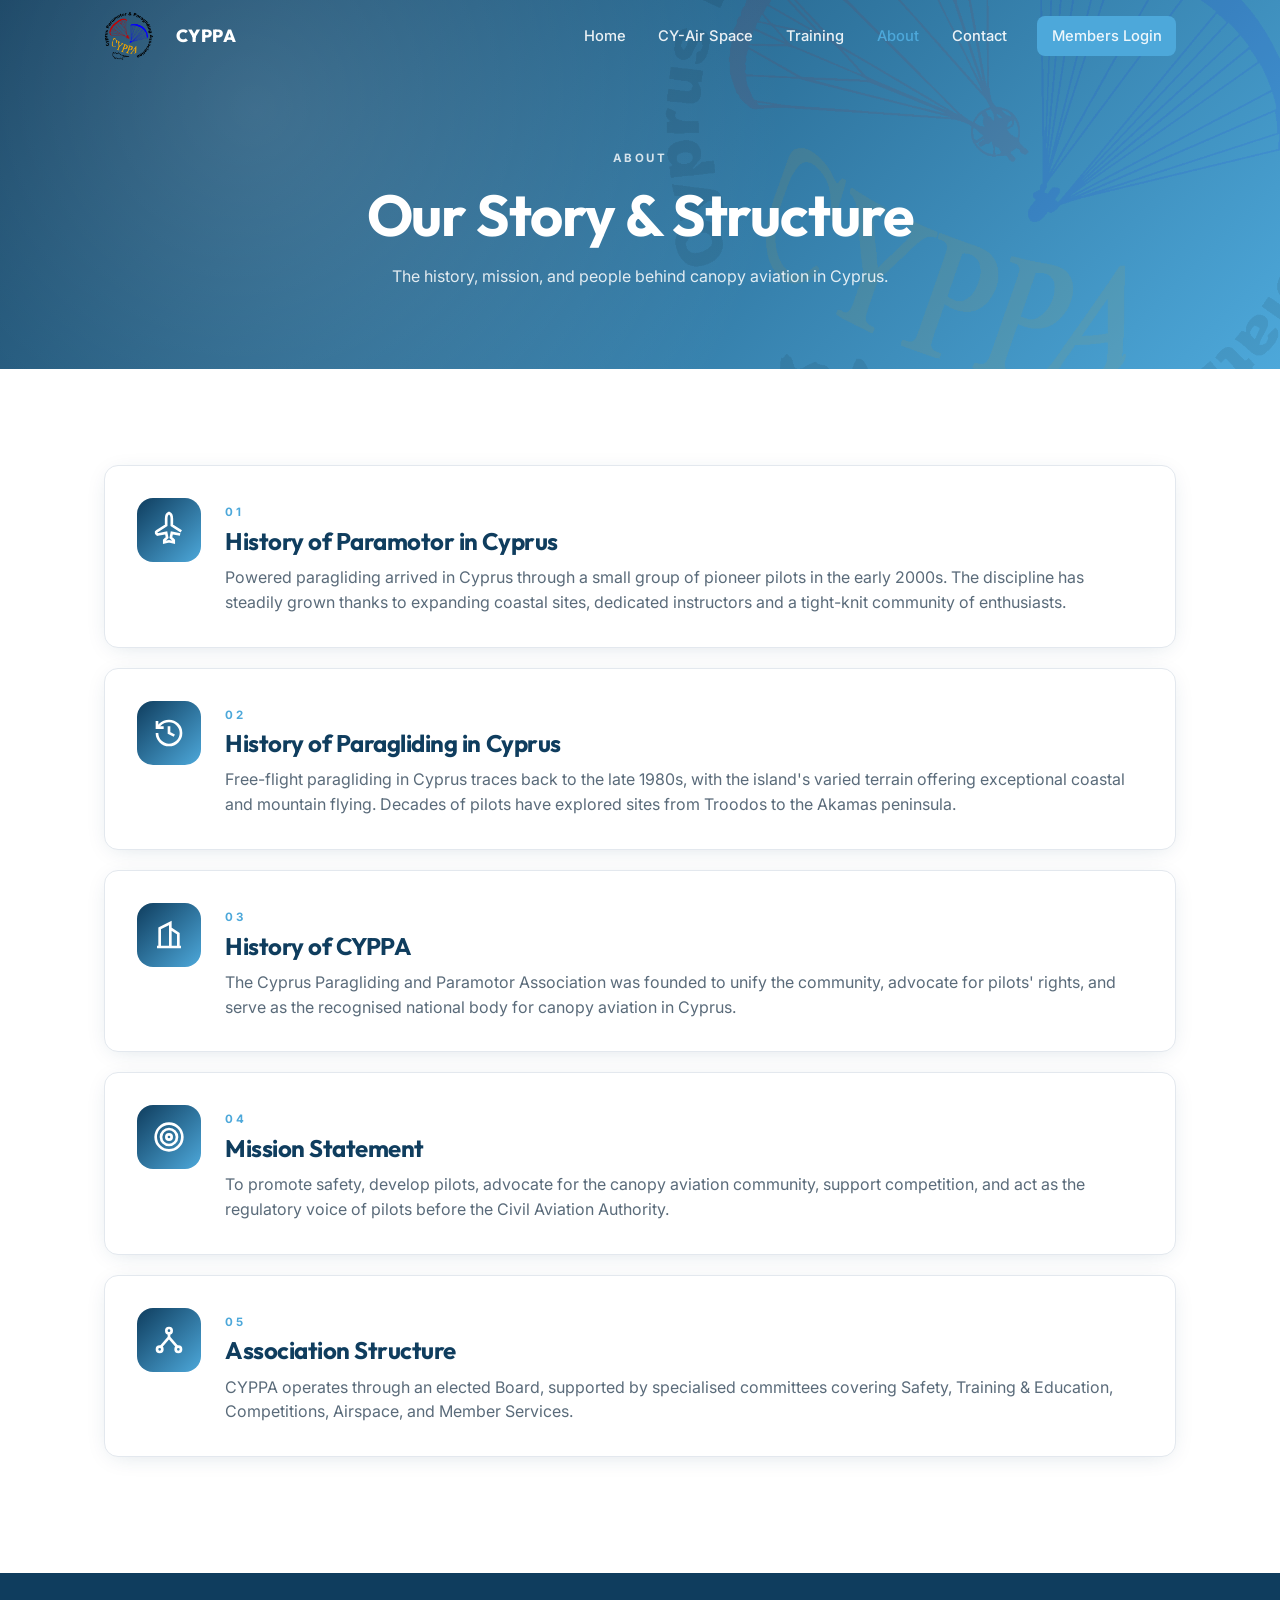
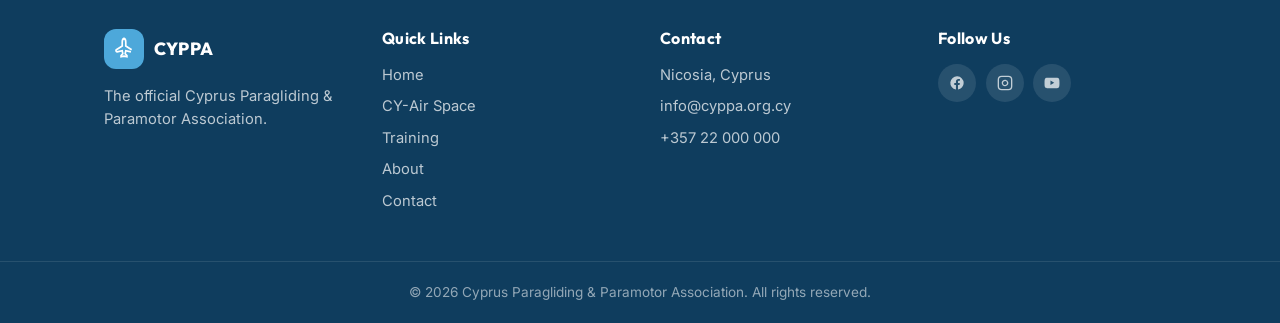
==== about.html @ 7ece0e22 "First commit of my website" ====
<!doctype html>
<html lang="en">

<head>
  <meta charset="utf-8" />
  <meta name="viewport" content="width=device-width, initial-scale=1" />
  <title>About — CYPPA</title>
  <meta name="description"
    content="History of paragliding and paramotor in Cyprus, the CYPPA story, our mission and the structure of the association." />
  <link rel="preconnect" href="https://fonts.googleapis.com" />
  <link rel="preconnect" href="https://fonts.gstatic.com" crossorigin />
  <link
    href="https://fonts.googleapis.com/css2?family=Inter:wght@400;500;600;700&family=Outfit:wght@500;600;700;800;900&display=swap"
    rel="stylesheet" />
  <link rel="stylesheet" href="styles.css" />
</head>

<body>

  <header class="site-header scrolled">
    <div class="container nav">
      <a class="brand" href="index.html">
        <img src="assets/Logo 01a Color.png" alt="CYPPA Logo" class="header-logo" />
        <span class="brand-name">CYPPA</span>
      </a>
      <nav class="nav-links">
        <a href="index.html">Home</a><a href="cy-air-space.html">CY-Air Space</a><a href="training.html">Training</a><a
          href="about.html" class="active">About</a><a href="contact.html">Contact</a>
        <a class="btn btn-primary" href="login.html" style="margin-left:.75rem">Members Login</a>
      </nav>
      <button class="menu-toggle" onclick="document.querySelector('.mobile-nav').classList.toggle('open')"
        aria-label="Toggle menu"><svg width="26" height="26" viewBox="0 0 24 24" fill="none" stroke="currentColor"
          stroke-width="2">
          <line x1="4" y1="6" x2="20" y2="6" />
          <line x1="4" y1="12" x2="20" y2="12" />
          <line x1="4" y1="18" x2="20" y2="18" />
        </svg></button>
    </div>
    <div class="mobile-nav">
      <nav>
        <a href="index.html">Home</a><a href="cy-air-space.html">CY-Air Space</a><a href="training.html">Training</a><a
          href="about.html">About</a><a href="contact.html">Contact</a>
        <a class="btn btn-primary" href="login.html">Members Login</a>
      </nav>
    </div>
  </header>

  <section class="page-hero">

    <img src="assets/Logo 01a Color.png" alt="" class="hero-watermark" aria-hidden="true" />

    <div class="container">
      <span class="eyebrow" style="color:rgba(255,255,255,.8)">About</span>
      <h1>Our Story & Structure</h1>
      <p>The history, mission, and people behind canopy aviation in Cyprus.</p>
    </div>
  </section>

  <section class="block">
    <div class="container">
      <div class="about-row">
        <div class="icon"><svg width="32" height="32" fill="none" stroke="currentColor" stroke-width="2"
            viewBox="0 0 24 24" style="transform:rotate(-45deg)">
            <path
              d="M17.8 19.2 16 11l3.5-3.5C21 6 21.5 4 21 3c-1-.5-3 0-4.5 1.5L13 8 4.8 6.2c-.5-.1-.9.1-1.1.5l-.3.5c-.2.5-.1 1 .3 1.3L9 12l-2 3H4l-1 1 3 2 2 3 1-1v-3l3-2 3.5 5.3" />
          </svg></div>
        <div><span class="num">01</span>
          <h2>History of Paramotor in Cyprus</h2>
          <p>Powered paragliding arrived in Cyprus through a small group of pioneer pilots in the early 2000s. The
            discipline has steadily grown thanks to expanding coastal sites, dedicated instructors and a tight-knit
            community of enthusiasts.</p>
        </div>
      </div>

      <div class="about-row">
        <div class="icon"><svg width="32" height="32" fill="none" stroke="currentColor" stroke-width="2"
            viewBox="0 0 24 24">
            <path d="M3 12a9 9 0 1 0 9-9 9.75 9.75 0 0 0-6.74 2.74L3 8" />
            <path d="M3 3v5h5" />
            <path d="M12 7v5l4 2" />
          </svg></div>
        <div><span class="num">02</span>
          <h2>History of Paragliding in Cyprus</h2>
          <p>Free-flight paragliding in Cyprus traces back to the late 1980s, with the island's varied terrain offering
            exceptional coastal and mountain flying. Decades of pilots have explored sites from Troodos to the Akamas
            peninsula.</p>
        </div>
      </div>

      <div class="about-row">
        <div class="icon"><svg width="32" height="32" fill="none" stroke="currentColor" stroke-width="2"
            viewBox="0 0 24 24">
            <path d="M3 21h18M5 21V7l8-4v18M19 21V11l-6-4" />
          </svg></div>
        <div><span class="num">03</span>
          <h2>History of CYPPA</h2>
          <p>The Cyprus Paragliding and Paramotor Association was founded to unify the community, advocate for pilots'
            rights, and serve as the recognised national body for canopy aviation in Cyprus.</p>
        </div>
      </div>

      <div class="about-row">
        <div class="icon"><svg width="32" height="32" fill="none" stroke="currentColor" stroke-width="2"
            viewBox="0 0 24 24">
            <circle cx="12" cy="12" r="10" />
            <circle cx="12" cy="12" r="6" />
            <circle cx="12" cy="12" r="2" />
          </svg></div>
        <div><span class="num">04</span>
          <h2>Mission Statement</h2>
          <p>To promote safety, develop pilots, advocate for the canopy aviation community, support competition, and act
            as the regulatory voice of pilots before the Civil Aviation Authority.</p>
        </div>
      </div>

      <div class="about-row">
        <div class="icon"><svg width="32" height="32" fill="none" stroke="currentColor" stroke-width="2"
            viewBox="0 0 24 24">
            <circle cx="12" cy="5" r="2" />
            <circle cx="5" cy="19" r="2" />
            <circle cx="19" cy="19" r="2" />
            <path d="M12 7v3M12 10 6 17M12 10l6 7" />
          </svg></div>
        <div><span class="num">05</span>
          <h2>Association Structure</h2>
          <p>CYPPA operates through an elected Board, supported by specialised committees covering Safety, Training &
            Education, Competitions, Airspace, and Member Services.</p>
        </div>
      </div>
    </div>
  </section>

  <footer class="site-footer">
    <div class="container footer-grid">
      <div>
        <div class="brand" style="margin-bottom:1rem"><span class="logo" style="background:var(--sky)"><svg width="20"
              height="20" viewBox="0 0 24 24" fill="none" stroke="currentColor" stroke-width="2"
              style="transform:rotate(-45deg)">
              <path
                d="M17.8 19.2 16 11l3.5-3.5C21 6 21.5 4 21 3c-1-.5-3 0-4.5 1.5L13 8 4.8 6.2c-.5-.1-.9.1-1.1.5l-.3.5c-.2.5-.1 1 .3 1.3L9 12l-2 3H4l-1 1 3 2 2 3 1-1v-3l3-2 3.5 5.3" />
            </svg></span><span class="brand-name" style="color:#fff">CYPPA</span></div>
        <p>The official Cyprus Paragliding & Paramotor Association.</p>
      </div>
      <div>
        <h4>Quick Links</h4>
        <ul>
          <li><a href="index.html">Home</a></li>
          <li><a href="cy-air-space.html">CY-Air Space</a></li>
          <li><a href="training.html">Training</a></li>
          <li><a href="about.html">About</a></li>
          <li><a href="contact.html">Contact</a></li>
        </ul>
      </div>
      <div>
        <h4>Contact</h4>
        <ul>
          <li>Nicosia, Cyprus</li>
          <li>info@cyppa.org.cy</li>
          <li>+357 22 000 000</li>
        </ul>
      </div>
      <div>
        <h4>Follow Us</h4>
        <div class="socials"><a href="#" aria-label="Facebook"><svg width="16" height="16" fill="currentColor"
              viewBox="0 0 24 24">
              <path
                d="M22 12a10 10 0 1 0-11.6 9.9v-7H7.9V12h2.5V9.8c0-2.5 1.5-3.9 3.8-3.9 1.1 0 2.2.2 2.2.2v2.5h-1.3c-1.2 0-1.6.8-1.6 1.6V12h2.8l-.5 2.9h-2.3v7A10 10 0 0 0 22 12z" />
            </svg></a><a href="#" aria-label="Instagram"><svg width="16" height="16" fill="none" stroke="currentColor"
              stroke-width="2" viewBox="0 0 24 24">
              <rect x="2" y="2" width="20" height="20" rx="5" />
              <path d="M16 11.4A4 4 0 1 1 12.6 8 4 4 0 0 1 16 11.4z" />
            </svg></a><a href="#" aria-label="YouTube"><svg width="16" height="16" fill="currentColor"
              viewBox="0 0 24 24">
              <path
                d="M23 7.5s-.2-1.6-.9-2.3c-.8-.9-1.8-.9-2.2-1C16.4 4 12 4 12 4s-4.4 0-7.9.2c-.5.1-1.4.1-2.2 1C1.2 5.9 1 7.5 1 7.5S.8 9.4.8 11.3v1.4c0 1.9.2 3.8.2 3.8s.2 1.6.9 2.3c.8.9 1.9.9 2.4 1 1.7.2 7.7.2 7.7.2s4.4 0 7.9-.3c.5-.1 1.4-.1 2.2-1 .7-.7.9-2.3.9-2.3s.2-1.9.2-3.8v-1.4c0-1.9-.2-3.7-.2-3.7zM9.7 15.1V8.4l5.7 3.4z" />
            </svg></a></div>
      </div>
    </div>
    <div class="footer-bottom">© <span id="yr"></span> Cyprus Paragliding & Paramotor Association. All rights reserved.
    </div>
  </footer>
  <script>document.getElementById('yr').textContent = new Date().getFullYear();</script>
  <script src="script.js"></script>
</body>

</html>
---- styles.css ----
/* CYPPA — Cyprus Paragliding & Paramotor Association
   Static HTML/CSS build */

:root {
  --deep: #0F3D5E;
  --sky: #4DA8DA;
  --white: #FFFFFF;
  --light-gray: #F5F7FA;
  --text: #1a2733;
  --muted: #5a6b7a;
  --border: #e3e8ee;

  --gradient-sky: linear-gradient(135deg, var(--deep), var(--sky));
  --gradient-hero: linear-gradient(135deg, rgba(15, 61, 94, 0.85), rgba(15, 61, 94, 0.55));
  --shadow-card: 0 4px 24px -8px rgba(15, 61, 94, 0.18);
  --shadow-lift: 0 20px 50px -20px rgba(15, 61, 94, 0.30);
  --radius: 14px;
}

* {
  box-sizing: border-box;
  margin: 0;
  padding: 0;
}

html {
  scroll-behavior: smooth;
  -webkit-text-size-adjust: 100%;
}

body {
  font-family: 'Inter', system-ui, -apple-system, Segoe UI, Roboto, Arial, sans-serif;
  color: var(--text);
  background: var(--white);
  line-height: 1.55;
  -webkit-font-smoothing: antialiased;
}

img {
  max-width: 100%;
  display: block;
}

a {
  color: inherit;
  text-decoration: none;
}

h1,
h2,
h3,
h4 {
  font-family: 'Outfit', system-ui, sans-serif;
  letter-spacing: -0.02em;
  color: var(--deep);
  line-height: 1.15;
}

h1 {
  font-size: clamp(2.25rem, 4.5vw, 3.75rem);
}

h2 {
  font-size: clamp(1.75rem, 3.2vw, 2.75rem);
}

h3 {
  font-size: 1.25rem;
}

p {
  color: var(--muted);
}

.container {
  max-width: 1200px;
  margin: 0 auto;
  padding: 0 1.25rem;
}

@media (min-width: 768px) {
  .container {
    padding: 0 2rem;
  }
}

@media (min-width: 1280px) {
  .container {
    padding: 0 4rem;
  }
}

/* ---------- Header ---------- */
.site-header {
  position: fixed;
  inset: 0 0 auto 0;
  z-index: 50;
  transition: background .3s ease, box-shadow .3s ease, backdrop-filter .3s ease;
}

.site-header.scrolled {
  background: rgba(255, 255, 255, 0.92);
  backdrop-filter: blur(10px);
  box-shadow: 0 1px 0 rgba(15, 61, 94, 0.06);
}

.nav {
  display: flex;
  align-items: center;
  justify-content: space-between;
  height: 72px;
}

.brand {
  display: flex;
  align-items: center;
  gap: .6rem;
  font-family: 'Outfit';
  font-weight: 800;
}

.brand .logo {
  width: 40px;
  height: 40px;
  border-radius: 12px;
  display: grid;
  place-items: center;
  color: #fff;
  background: rgba(255, 255, 255, 0.15);
  backdrop-filter: blur(6px);
  transition: background .3s ease, color .3s ease;
}

.site-header.scrolled .brand .logo {
  background: var(--deep);
}

.brand .brand-name {
  color: #fff;
  font-size: 1.1rem;
  letter-spacing: .02em;
  transition: color .3s ease;
}

.site-header.scrolled .brand .brand-name {
  color: var(--deep);
}

.nav-links {
  display: none;
  align-items: center;
  gap: .25rem;
}

.nav-links a {
  padding: .55rem .9rem;
  border-radius: 8px;
  font-weight: 500;
  font-size: .92rem;
  color: rgba(255, 255, 255, 0.9);
}

.nav-links a:hover {
  color: #fff;
}

.site-header.scrolled .nav-links a {
  color: var(--text);
}

.site-header.scrolled .nav-links a:hover {
  color: var(--sky);
}

.nav-links a.active {
  color: var(--sky);
}

.btn {
  display: inline-flex;
  align-items: center;
  justify-content: center;
  padding: .7rem 1.25rem;
  border-radius: 10px;
  font-weight: 600;
  font-size: .92rem;
  cursor: pointer;
  border: 0;
  transition: transform .15s ease, background .2s ease, box-shadow .2s ease;
}

.btn-primary {
  background: var(--sky);
  color: #fff;
}

.btn-primary:hover {
  background: #3a98cc;
  transform: translateY(-1px);
}

.btn-outline {
  background: transparent;
  color: #fff;
  border: 1.5px solid rgba(255, 255, 255, 0.6);
}

.btn-outline:hover {
  background: rgba(255, 255, 255, 0.1);
}

.btn-deep {
  background: var(--deep);
  color: #fff;
}

.btn-deep:hover {
  background: #0c324d;
}

.menu-toggle {
  background: transparent;
  border: 0;
  color: #fff;
  padding: .4rem;
  cursor: pointer;
  display: inline-flex;
}

.site-header.scrolled .menu-toggle {
  color: var(--deep);
}

.mobile-nav {
  display: none;
  background: #fff;
  border-top: 1px solid var(--border);
  box-shadow: var(--shadow-card);
}

.mobile-nav.open {
  display: block;
}

.mobile-nav nav {
  display: flex;
  flex-direction: column;
  padding: .75rem 0;
}

.mobile-nav a {
  padding: .85rem 1.25rem;
  font-weight: 500;
}

.mobile-nav a:hover {
  background: var(--light-gray);
}

.mobile-nav .btn {
  margin: .5rem 1.25rem;
}

@media (min-width: 1024px) {
  .nav-links {
    display: flex;
  }

  .menu-toggle {
    display: none;
  }
}

/* ---------- Hero ---------- */
.hero {
  position: relative;
  min-height: 92vh;
  display: flex;
  align-items: center;
  color: #fff;
  overflow: hidden;
  background: #0a2c46;
}

.hero-bg {
  position: absolute;
  inset: 0;
  background: var(--gradient-hero), url('assets/hero.jpg') center/cover no-repeat;
}

.hero .container {
  position: relative;
  z-index: 2;
  padding-top: 6rem;
  padding-bottom: 4rem;
}

.hero h1 {
  color: #fff;
  max-width: 900px;
}

.hero p.lead {
  color: rgba(255, 255, 255, 0.88);
  font-size: 1.15rem;
  max-width: 620px;
  margin: 1.25rem 0 2rem;
}

.hero .actions {
  display: flex;
  flex-wrap: wrap;
  gap: .75rem;
}

.eyebrow {
  display: inline-block;
  font-size: .72rem;
  font-weight: 700;
  letter-spacing: .22em;
  text-transform: uppercase;
  color: var(--sky);
  margin-bottom: .9rem;
}

.hero .eyebrow {
  color: rgba(255, 255, 255, 0.85);
}

/* ---------- Page hero (interior pages) ---------- */
.page-hero {
  background: var(--gradient-sky);
  color: #fff;
  padding: 9rem 0 5rem;
  text-align: center;
  position: relative;
  overflow: hidden;
}

.page-hero::before {
  content: "";
  position: absolute;
  inset: 0;
  background: radial-gradient(circle at 20% 30%, rgba(255, 255, 255, .25), transparent 50%);
  opacity: .6;
}

.page-hero .container {
  position: relative;
}

.page-hero h1 {
  color: #fff;
}

.page-hero p {
  color: rgba(255, 255, 255, 0.85);
  max-width: 640px;
  margin: 1rem auto 0;
}

/* ---------- Sections ---------- */
section.block {
  padding: 4.5rem 0;
}

@media (min-width: 768px) {
  section.block {
    padding: 6rem 0;
  }
}

section.muted {
  background: var(--light-gray);
}

.section-head {
  text-align: center;
  max-width: 720px;
  margin: 0 auto 3rem;
}

.section-head p {
  font-size: 1.05rem;
  margin-top: .75rem;
}

/* ---------- Grids & cards ---------- */
.grid {
  display: grid;
  gap: 1.5rem;
}

.grid-2 {
  grid-template-columns: repeat(auto-fit, minmax(280px, 1fr));
}

.grid-3 {
  grid-template-columns: repeat(auto-fit, minmax(260px, 1fr));
}

.card {
  background: #fff;
  border: 1px solid var(--border);
  border-radius: var(--radius);
  padding: 1.75rem;
  box-shadow: var(--shadow-card);
  transition: transform .25s ease, box-shadow .25s ease;
}

.card:hover {
  transform: translateY(-4px);
  box-shadow: var(--shadow-lift);
}

.card .icon {
  width: 54px;
  height: 54px;
  border-radius: 14px;
  background: var(--gradient-sky);
  color: #fff;
  display: grid;
  place-items: center;
  margin-bottom: 1.1rem;
}

.card h3 {
  margin-bottom: .5rem;
}

.card p {
  font-size: .95rem;
}

.card .more {
  display: inline-flex;
  align-items: center;
  gap: .35rem;
  color: var(--sky);
  font-weight: 600;
  font-size: .9rem;
  margin-top: 1rem;
}

/* About list */
.about-row {
  display: grid;
  gap: 1.5rem;
  grid-template-columns: auto 1fr;
  align-items: start;
  background: #fff;
  border: 1px solid var(--border);
  border-radius: var(--radius);
  padding: 2rem;
  margin-bottom: 1.25rem;
  box-shadow: var(--shadow-card);
}

.about-row .icon {
  width: 64px;
  height: 64px;
  border-radius: 16px;
  background: var(--gradient-sky);
  color: #fff;
  display: grid;
  place-items: center;
}

.about-row .num {
  font-size: .72rem;
  letter-spacing: .22em;
  color: var(--sky);
  font-weight: 700;
}

.about-row h2 {
  color: var(--deep);
  margin: .3rem 0 .6rem;
  font-size: 1.5rem;
}

@media (max-width: 600px) {
  .about-row {
    grid-template-columns: 1fr;
  }
}

/* Gallery */
.gallery {
  display: grid;
  gap: 1rem;
  grid-template-columns: repeat(auto-fit, minmax(240px, 1fr));
}

.gallery img {
  aspect-ratio: 4/3;
  object-fit: cover;
  border-radius: var(--radius);
  box-shadow: var(--shadow-card);
  transition: transform .3s ease;
}

.gallery a:hover img {
  transform: scale(1.03);
}

/* Forms */
.form {
  display: grid;
  gap: 1rem;
  max-width: 560px;
}

.form label {
  font-size: .9rem;
  font-weight: 600;
  color: var(--deep);
}

.form input,
.form textarea,
.form select {
  width: 100%;
  padding: .8rem 1rem;
  border: 1px solid var(--border);
  border-radius: 10px;
  background: #fff;
  font: inherit;
  color: var(--text);
}

.form input:focus,
.form textarea:focus {
  outline: 2px solid var(--sky);
  outline-offset: 1px;
  border-color: var(--sky);
}

.checkbox-row {
  display: flex;
  align-items: center;
  gap: .5rem;
  font-size: .92rem;
  color: var(--muted);
}

.checkbox-row input {
  width: auto;
}

/* Login split */
.login-wrap {
  min-height: 100vh;
  display: grid;
  grid-template-columns: 1fr;
}

@media (min-width: 900px) {
  .login-wrap {
    grid-template-columns: 1fr 1fr;
  }
}

.login-art {
  background: var(--gradient-sky), url('assets/hero.jpg') center/cover;
  background-blend-mode: multiply;
  color: #fff;
  padding: 4rem 2.5rem;
  display: none;
  flex-direction: column;
  justify-content: space-between;
}

@media (min-width: 900px) {
  .login-art {
    display: flex;
  }
}

.login-art h2 {
  color: #fff;
}

.login-form-wrap {
  display: grid;
  place-items: center;
  padding: 3rem 1.5rem;
}

.login-card {
  width: 100%;
  max-width: 420px;
}

.login-card h1 {
  color: var(--deep);
  font-size: 2rem;
  margin-bottom: .4rem;
}

.login-card .sub {
  color: var(--muted);
  margin-bottom: 2rem;
}

.form-row-between {
  display: flex;
  align-items: center;
  justify-content: space-between;
}

.link-sky {
  color: var(--sky);
  font-weight: 600;
  font-size: .9rem;
}

.link-sky:hover {
  text-decoration: underline;
}

/* Map */
.map-wrap {
  border-radius: var(--radius);
  overflow: hidden;
  box-shadow: var(--shadow-card);
}

.map-wrap iframe {
  width: 100%;
  height: 380px;
  border: 0;
  display: block;
}

/* Contact info */
.contact-grid {
  display: grid;
  gap: 2.5rem;
  grid-template-columns: 1fr;
}

@media (min-width: 900px) {
  .contact-grid {
    grid-template-columns: 1fr 1fr;
  }
}

.contact-info li {
  display: flex;
  gap: .9rem;
  align-items: flex-start;
  margin-bottom: 1rem;
  color: var(--muted);
  list-style: none;
}

.contact-info .icon-sm {
  width: 34px;
  height: 34px;
  border-radius: 10px;
  background: var(--light-gray);
  color: var(--deep);
  display: grid;
  place-items: center;
  flex-shrink: 0;
}

.contact-info strong {
  display: block;
  color: var(--deep);
  margin-bottom: 2px;
}

/* CTA banner */
.cta {
  background: var(--gradient-sky);
  color: #fff;
  border-radius: 22px;
  padding: 3rem;
  text-align: center;
  box-shadow: var(--shadow-lift);
}

.cta h2 {
  color: #fff;
}

.cta p {
  color: rgba(255, 255, 255, 0.9);
  margin: .75rem 0 1.75rem;
}

/* ---------- Footer ---------- */
.site-footer {
  background: var(--deep);
  color: #fff;
  padding-top: 3.5rem;
}

.footer-grid {
  display: grid;
  gap: 2.5rem;
  grid-template-columns: repeat(auto-fit, minmax(220px, 1fr));
  padding-bottom: 3rem;
}

.footer-grid h4 {
  color: #fff;
  font-size: 1rem;
  margin-bottom: 1rem;
  letter-spacing: .02em;
}

.footer-grid p,
.footer-grid li,
.footer-grid a {
  color: rgba(255, 255, 255, 0.72);
  font-size: .92rem;
}

.footer-grid a:hover {
  color: var(--sky);
}

.footer-grid ul {
  list-style: none;
  display: grid;
  gap: .55rem;
}

.socials {
  display: flex;
  gap: .6rem;
}

.socials a {
  width: 38px;
  height: 38px;
  border-radius: 50%;
  background: rgba(255, 255, 255, 0.1);
  display: grid;
  place-items: center;
  transition: background .2s ease;
}

.socials a:hover {
  background: var(--sky);
}

.footer-bottom {
  border-top: 1px solid rgba(255, 255, 255, 0.1);
  text-align: center;
  padding: 1.25rem 0;
  font-size: .85rem;
  color: rgba(255, 255, 255, 0.55);
}

/* Utilities */
.text-center {
  text-align: center;
}

.mt-2 {
  margin-top: 1rem;
}

.mt-3 {
  margin-top: 1.5rem;
}

.header-logo {
  height: 50px;
  width: auto;
  object-fit: contain;
  margin-right: 12px;
}

.brand {
  display: flex;
  align-items: center;
}

/* =====================================================
   CYPPA LOGO WATERMARK - HOME + ALL INTERIOR PAGES
   ===================================================== */

.header-logo {
  height: 50px;
  width: auto;
  object-fit: contain;
  margin-right: 12px;
}

.brand {
  display: flex;
  align-items: center;
}

/* Home Hero */
.hero {
  position: relative;
  overflow: hidden;
}

/* Interior Heroes */
.page-hero {
  position: relative;
  overflow: hidden;
}

/* Watermark Logo */
.hero-watermark {
  position: absolute;

  right: -120px;
  bottom: -120px;

  width: 750px;
  height: auto;

  opacity: 0.08;

  pointer-events: none;
  user-select: none;

  z-index: 1;
}

/* Keep text above watermark */
.hero .container,
.page-hero .container {
  position: relative;
  z-index: 2;
}
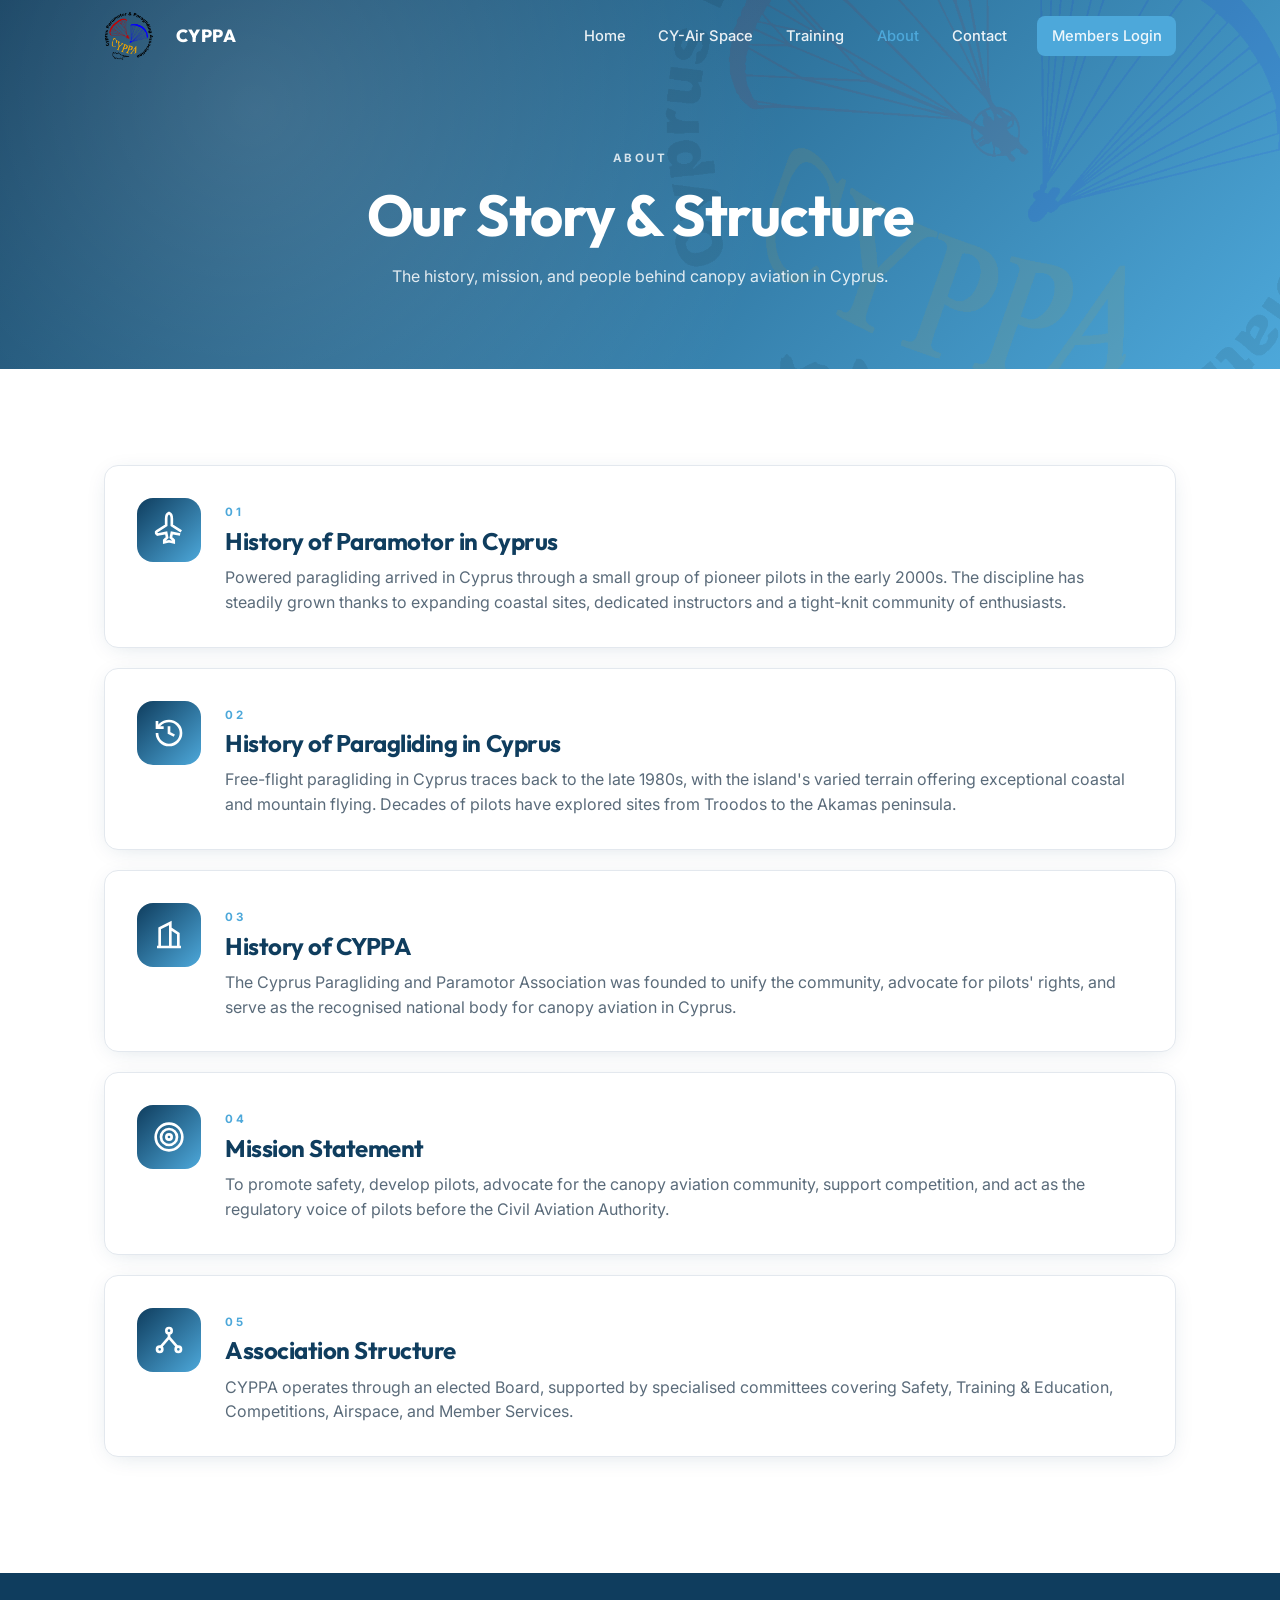
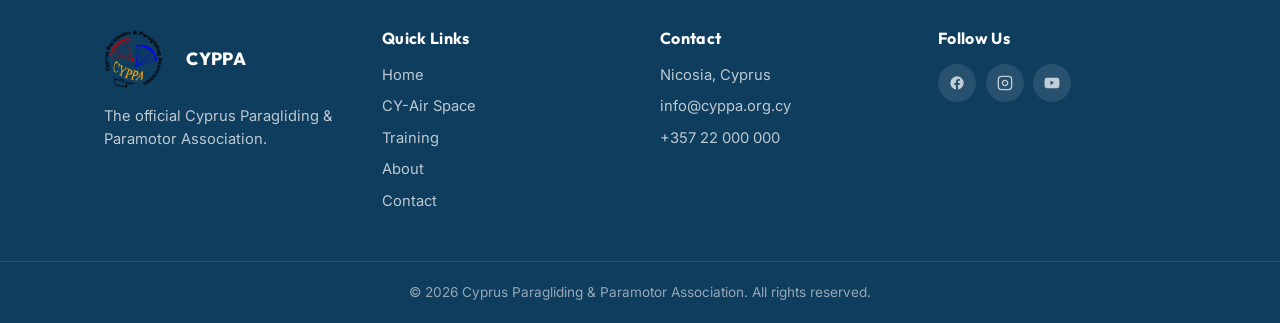
==== commit 41d3b9c4: "Updated the home page layout" ====
--- a/about.html
+++ b/about.html
@@ -133,12 +133,10 @@
   <footer class="site-footer">
     <div class="container footer-grid">
       <div>
-        <div class="brand" style="margin-bottom:1rem"><span class="logo" style="background:var(--sky)"><svg width="20"
-              height="20" viewBox="0 0 24 24" fill="none" stroke="currentColor" stroke-width="2"
-              style="transform:rotate(-45deg)">
-              <path
-                d="M17.8 19.2 16 11l3.5-3.5C21 6 21.5 4 21 3c-1-.5-3 0-4.5 1.5L13 8 4.8 6.2c-.5-.1-.9.1-1.1.5l-.3.5c-.2.5-.1 1 .3 1.3L9 12l-2 3H4l-1 1 3 2 2 3 1-1v-3l3-2 3.5 5.3" />
-            </svg></span><span class="brand-name" style="color:#fff">CYPPA</span></div>
+        <div class="brand" style="margin-bottom:1rem">
+          <img src="assets/Logo 01a Color.png" alt="CYPPA Logo" class="footer-logo" />
+          <span class="brand-name" style="color:#fff">CYPPA</span>
+        </div>
         <p>The official Cyprus Paragliding & Paramotor Association.</p>
       </div>
       <div>
--- a/styles.css
+++ b/styles.css
@@ -832,4 +832,18 @@
 .page-hero .container {
   position: relative;
   z-index: 2;
+}
+
+/* Footer Logo */
+
+.footer-logo {
+  height: 60px;
+  width: auto;
+  object-fit: contain;
+  margin-right: 12px;
+}
+
+.site-footer .brand {
+  display: flex;
+  align-items: center;
 }
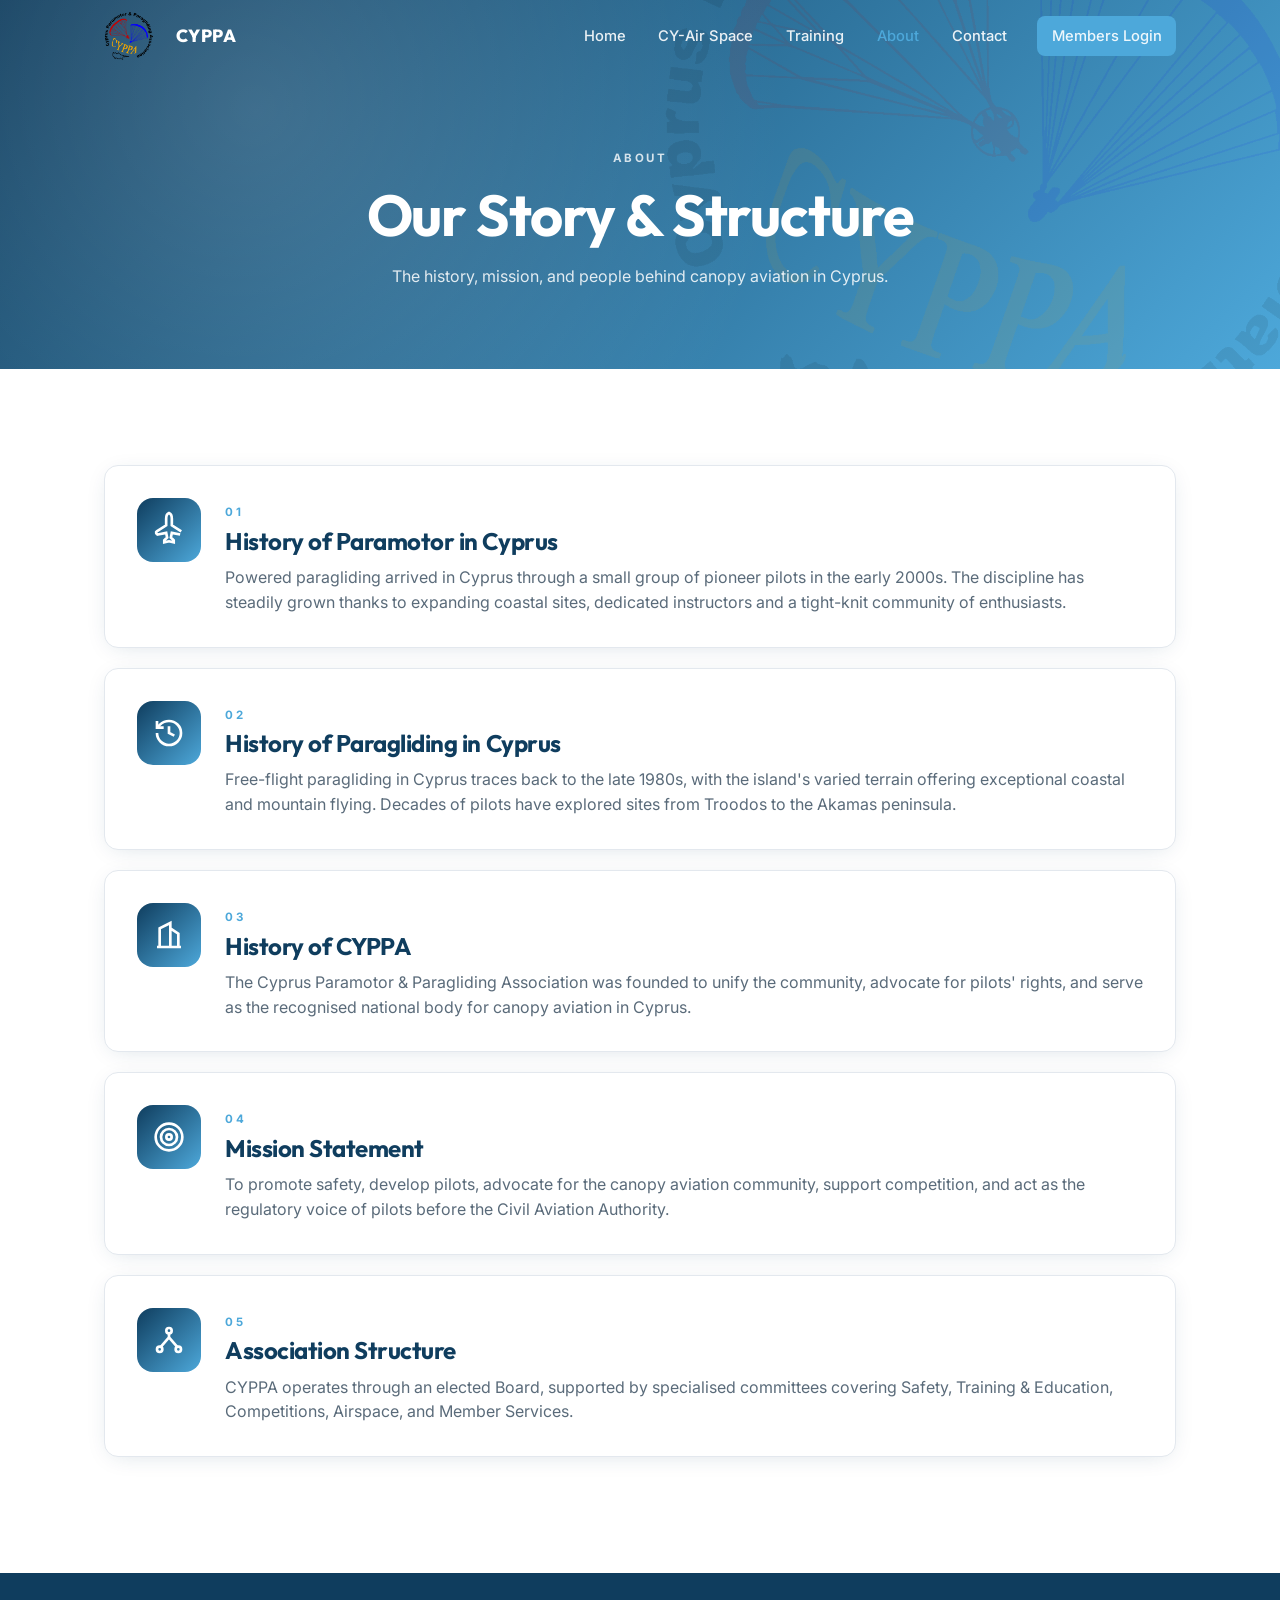
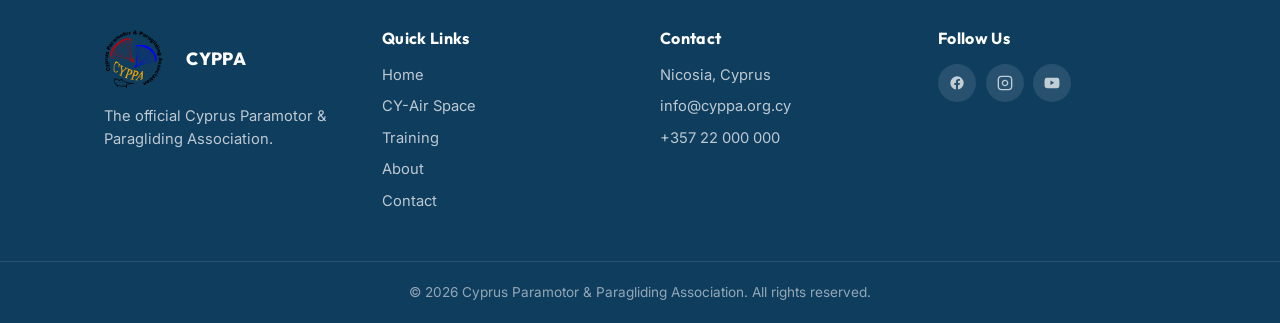
==== commit 69f289de: "Updated the home page layout" ====
--- a/about.html
+++ b/about.html
@@ -94,7 +94,7 @@
           </svg></div>
         <div><span class="num">03</span>
           <h2>History of CYPPA</h2>
-          <p>The Cyprus Paragliding and Paramotor Association was founded to unify the community, advocate for pilots'
+          <p>The Cyprus Paramotor & Paragliding Association was founded to unify the community, advocate for pilots'
             rights, and serve as the recognised national body for canopy aviation in Cyprus.</p>
         </div>
       </div>
@@ -137,7 +137,7 @@
           <img src="assets/Logo 01a Color.png" alt="CYPPA Logo" class="footer-logo" />
           <span class="brand-name" style="color:#fff">CYPPA</span>
         </div>
-        <p>The official Cyprus Paragliding & Paramotor Association.</p>
+        <p>The official Cyprus Paramotor & Paragliding Association.</p>
       </div>
       <div>
         <h4>Quick Links</h4>
@@ -174,7 +174,7 @@
             </svg></a></div>
       </div>
     </div>
-    <div class="footer-bottom">© <span id="yr"></span> Cyprus Paragliding & Paramotor Association. All rights reserved.
+    <div class="footer-bottom">© <span id="yr"></span> Cyprus Paramotor & Paragliding Association. All rights reserved.
     </div>
   </footer>
   <script>document.getElementById('yr').textContent = new Date().getFullYear();</script>
--- a/styles.css
+++ b/styles.css
@@ -1,4 +1,4 @@
-/* CYPPA — Cyprus Paragliding & Paramotor Association
+/* CYPPA — Cyprus Paramotor & Paragliding Association
    Static HTML/CSS build */
 
 :root {
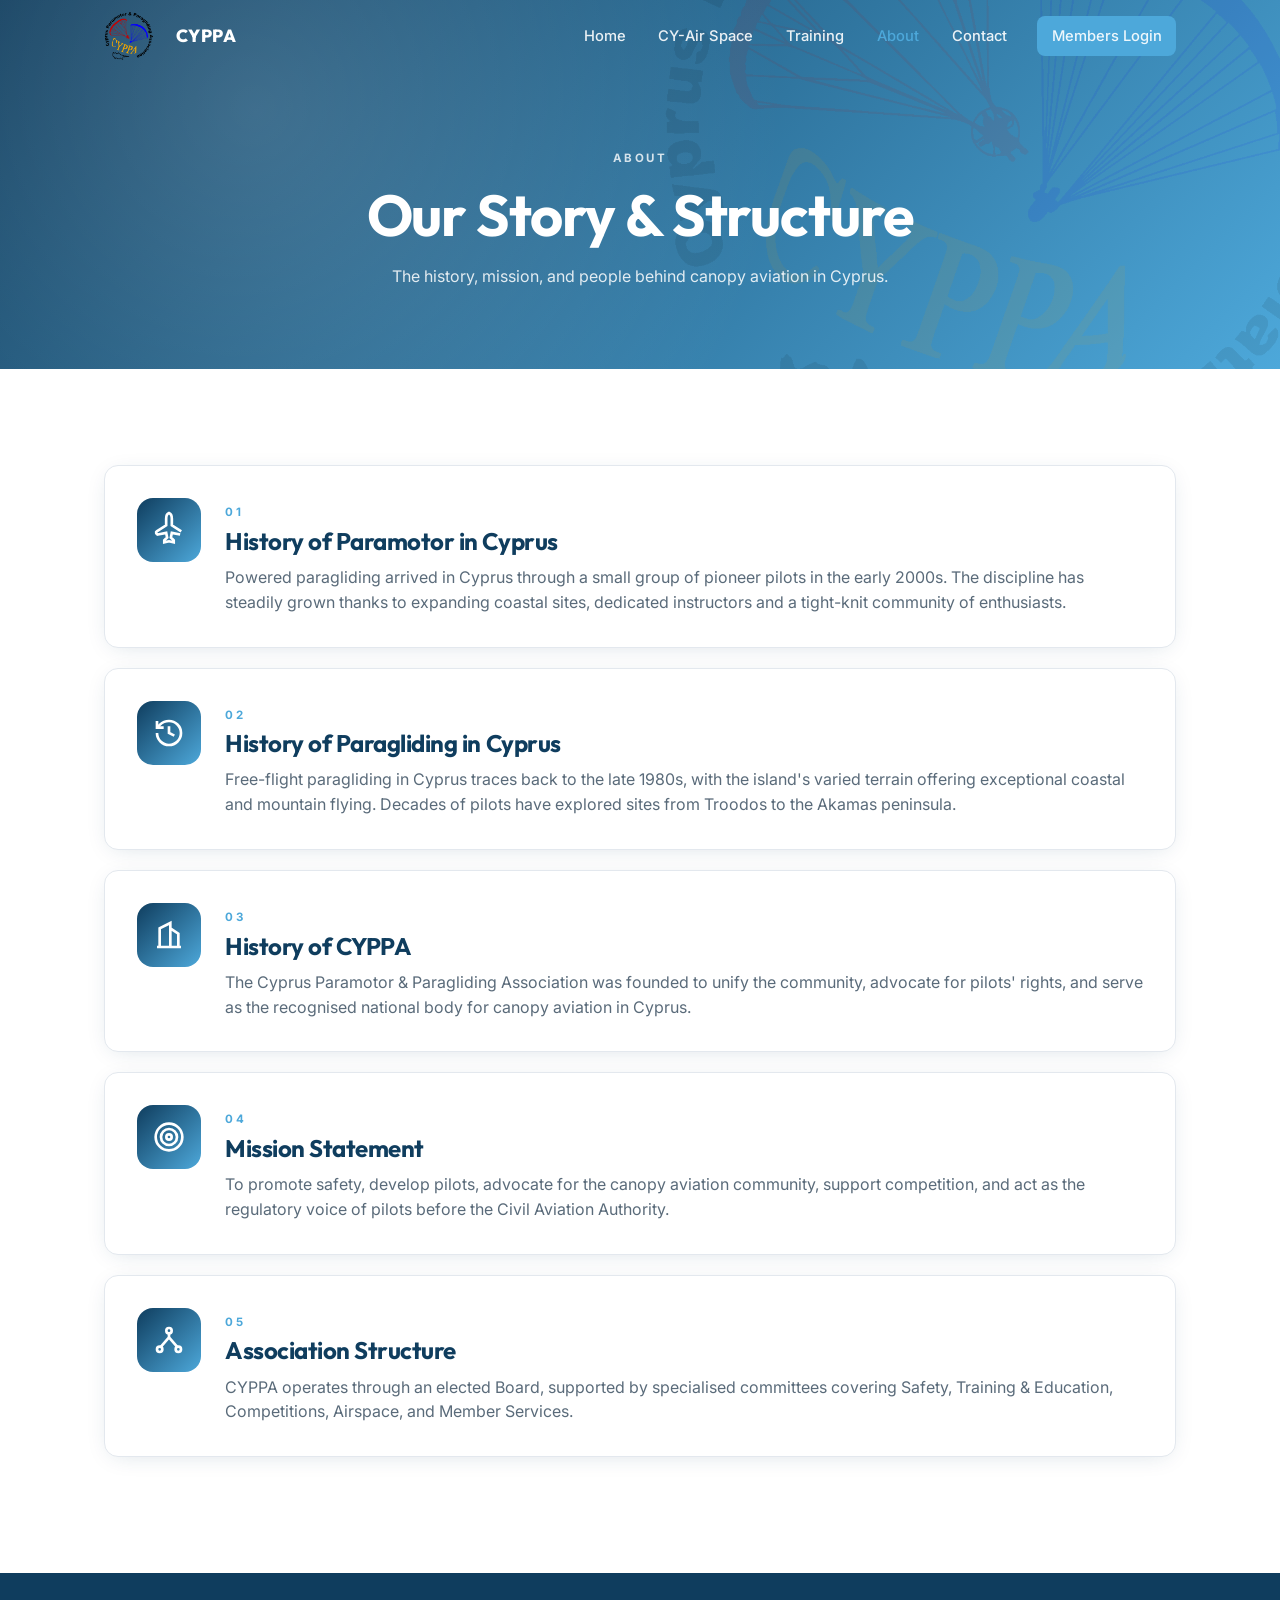
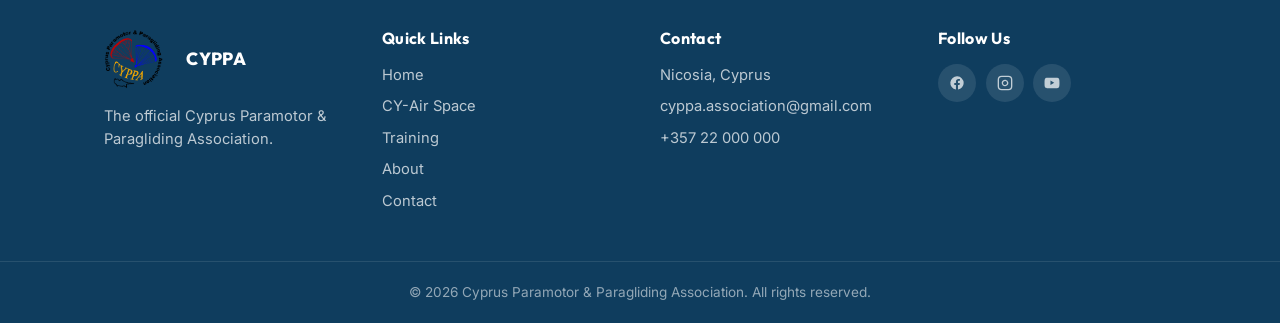
==== commit 9399d872: "Updated the home page layout" ====
--- a/about.html
+++ b/about.html
@@ -28,9 +28,8 @@
           href="about.html" class="active">About</a><a href="contact.html">Contact</a>
         <a class="btn btn-primary" href="login.html" style="margin-left:.75rem">Members Login</a>
       </nav>
-      <button class="menu-toggle" onclick="document.querySelector('.mobile-nav').classList.toggle('open')"
-        aria-label="Toggle menu"><svg width="26" height="26" viewBox="0 0 24 24" fill="none" stroke="currentColor"
-          stroke-width="2">
+      <button class="menu-toggle" aria-label="Toggle menu">
+        <svg width="26" height="26" viewBox="0 0 24 24" fill="none" stroke="currentColor" stroke-width="2">
           <line x1="4" y1="6" x2="20" y2="6" />
           <line x1="4" y1="12" x2="20" y2="12" />
           <line x1="4" y1="18" x2="20" y2="18" />
@@ -99,18 +98,66 @@
         </div>
       </div>
 
-      <div class="about-row">
-        <div class="icon"><svg width="32" height="32" fill="none" stroke="currentColor" stroke-width="2"
-            viewBox="0 0 24 24">
+      <div class="about-row mission-card" id="missionCard">
+        <div class="icon">
+          <svg width="32" height="32" fill="none" stroke="currentColor" stroke-width="2" viewBox="0 0 24 24">
             <circle cx="12" cy="12" r="10" />
             <circle cx="12" cy="12" r="6" />
             <circle cx="12" cy="12" r="2" />
-          </svg></div>
-        <div><span class="num">04</span>
+          </svg>
+        </div>
+
+        <div>
+          <span class="num">04</span>
           <h2>Mission Statement</h2>
-          <p>To promote safety, develop pilots, advocate for the canopy aviation community, support competition, and act
-            as the regulatory voice of pilots before the Civil Aviation Authority.</p>
-        </div>
+          <p>
+            To promote safety, develop pilots, advocate for the canopy aviation community,
+            support competition, and act as the regulatory voice of pilots before the Civil Aviation Authority.
+          </p>
+        </div>
+      </div>
+
+      <div class="mission-details" id="missionDetails" style="position:relative; z-index:1;">
+
+        <h3>The Core Mission of CYPPA</h3>
+
+        <ul>
+          <li>Promote safety in canopy aviation activities in Cyprus</li>
+          <li>Promote canopy aviation activities in Cyprus</li>
+          <li>Promote a culture of respect and understanding for all who use the airspace on the island</li>
+
+          <li>
+            Provide guidelines for:
+            <ul>
+              <li>Training</li>
+              <li>Testing</li>
+              <li>Skill evaluation</li>
+            </ul>
+          </li>
+
+          <li>Make critical information available to pilots about the Cypriot aviation environment</li>
+          <li>Advocate for members’ rights</li>
+          <li>Promote athletes to international competitions</li>
+          <li>Promote competitions nationally in Cyprus</li>
+          <li>Suggest rules and regulations to the CCA to become laws</li>
+          <li>Promote good relations and understanding between the general Cypriot public and canopy pilots</li>
+          <li>Educate pilots regarding laws, regulations, airspace, rights and responsibilities</li>
+
+          <li>
+            Liaise with:
+            <ul>
+              <li>Environmental organizations</li>
+              <li>Hunting organizations</li>
+              <li>Forestry</li>
+              <li>Landowners</li>
+              <li>Farmers</li>
+            </ul>
+          </li>
+
+          <li>Look for and negotiate inexpensive insurance</li>
+
+        </ul>
+
       </div>
 
       <div class="about-row">
@@ -153,7 +200,7 @@
         <h4>Contact</h4>
         <ul>
           <li>Nicosia, Cyprus</li>
-          <li>info@cyppa.org.cy</li>
+          <li>cyppa.association@gmail.com</li>
           <li>+357 22 000 000</li>
         </ul>
       </div>
@@ -179,6 +226,36 @@
   </footer>
   <script>document.getElementById('yr').textContent = new Date().getFullYear();</script>
   <script src="script.js"></script>
+  <script>
+
+    const missionCard = document.getElementById('missionCard');
+    const missionDetails = document.getElementById('missionDetails');
+
+    if (missionCard && missionDetails) {
+
+      missionCard.addEventListener('click', function (e) {
+
+        e.stopPropagation();
+
+        missionDetails.classList.toggle('open');
+
+      });
+
+      missionDetails.addEventListener('click', function (e) {
+
+        e.stopPropagation();
+
+      });
+
+      document.addEventListener('click', function () {
+
+        missionDetails.classList.remove('open');
+
+      });
+
+    }
+
+  </script>
 </body>
 
 </html>
--- a/styles.css
+++ b/styles.css
@@ -769,6 +769,10 @@
   margin-top: 1.5rem;
 }
 
+/* =====================================================
+   CYPPA LOGO WATERMARK - HOME + ALL INTERIOR PAGES
+   ===================================================== */
+
 .header-logo {
   height: 50px;
   width: auto;
@@ -776,27 +780,6 @@
   margin-right: 12px;
 }
 
-.brand {
-  display: flex;
-  align-items: center;
-}
-
-/* =====================================================
-   CYPPA LOGO WATERMARK - HOME + ALL INTERIOR PAGES
-   ===================================================== */
-
-.header-logo {
-  height: 50px;
-  width: auto;
-  object-fit: contain;
-  margin-right: 12px;
-}
-
-.brand {
-  display: flex;
-  align-items: center;
-}
-
 /* Home Hero */
 .hero {
   position: relative;
@@ -846,4 +829,106 @@
 .site-footer .brand {
   display: flex;
   align-items: center;
+}
+
+.card-link {
+  text-decoration: none;
+  color: inherit;
+  display: block;
+}
+
+.card-link .card {
+  cursor: pointer;
+  transition: transform .2s ease, box-shadow .2s ease;
+}
+
+.card-link:hover .card {
+  transform: translateY(-4px);
+}
+
+.clickable-card {
+  cursor: pointer;
+}
+
+.clickable-card:hover {
+  transform: translateY(-4px);
+}
+
+/* Mission Statement Popup */
+
+.mission-card {
+  cursor: pointer;
+}
+
+.mission-details {
+  display: none;
+  margin-top: 15px;
+  margin-left: 80px;
+
+  padding: 20px;
+
+  background: #fff;
+
+  border-radius: 20px;
+
+  box-shadow: 0 10px 30px rgba(0, 0, 0, .08);
+
+  border: 1px solid rgba(0, 0, 0, .08);
+}
+
+.mission-details.open {
+  display: block;
+}
+
+.mission-details h3 {
+  margin-top: 0;
+}
+
+.mission-details ul {
+  padding-left: 20px;
+}
+
+.mobile-nav {
+  display: none;
+  position: fixed;
+  top: 72px;
+  left: 0;
+  right: 0;
+
+  width: 100%;
+
+  background: #fff;
+  border-top: 1px solid var(--border);
+  box-shadow: var(--shadow-card);
+
+  z-index: 99999;
+}
+
+.mobile-nav.open {
+  display: block !important;
+}
+
+@media (max-width:600px) {
+
+  .mission-details {
+    margin-left: 0;
+  }
+
+}
+
+@media (max-width:600px) {
+
+  .header-logo {
+    height: 40px;
+  }
+
+}
+
+.site-header {
+  z-index: 10000;
+}
+
+.menu-toggle {
+  position: relative;
+  z-index: 10001;
 }
